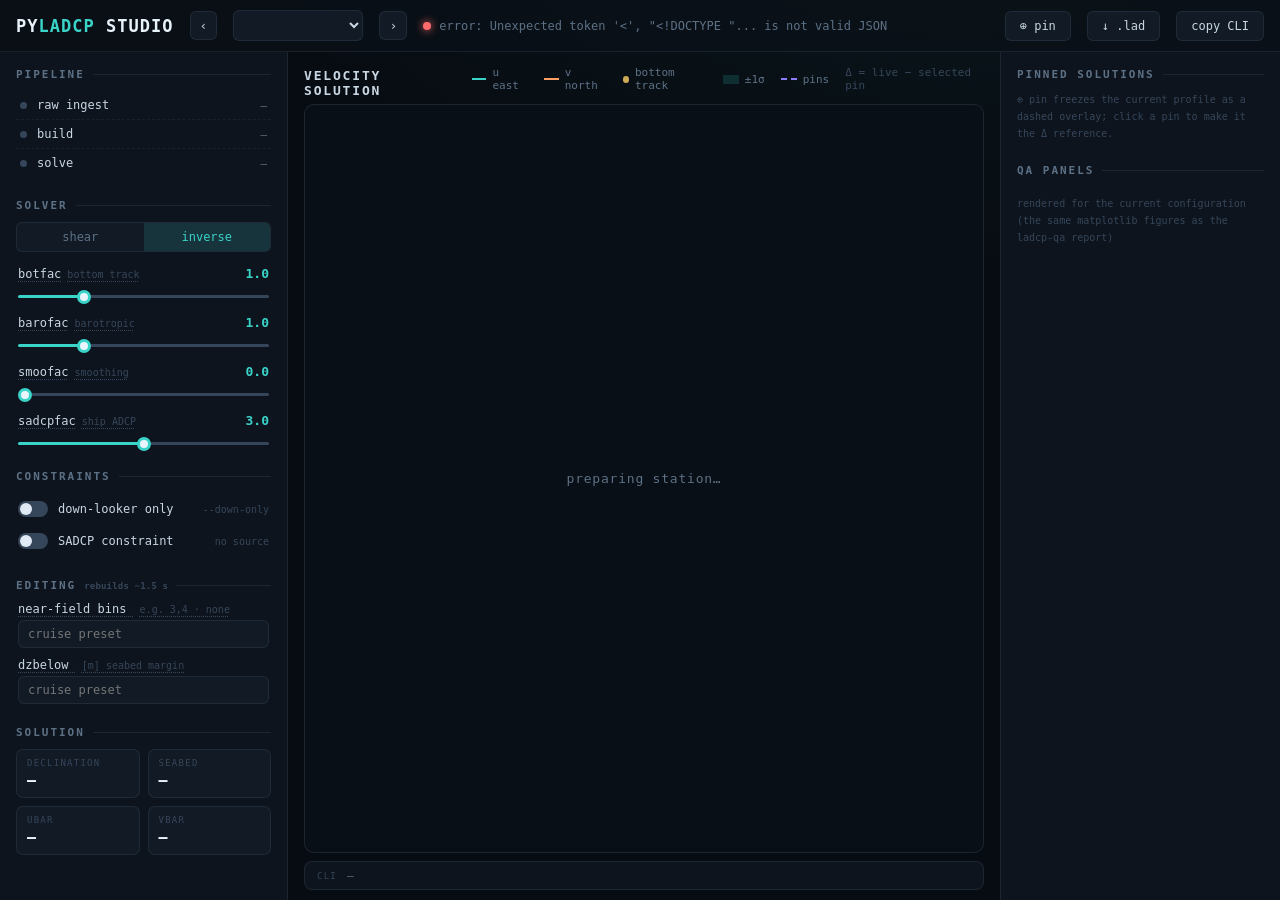
==== src/ladcp/studio/static/index.html @ 2afe9149 "studio: condensed hover tooltips on the solver, constraint, and edit controls CSS-only (no JS, no de" ====
<!DOCTYPE html>
<html lang="en">
<head>
<meta charset="utf-8">
<meta name="viewport" content="width=device-width, initial-scale=1">
<title>pyladcp · studio</title>
<link rel="stylesheet" href="./studio.css">
</head>
<body>
<div class="app">

  <header class="top">
    <div class="wordmark">py<em>ladcp</em> studio</div>
    <button class="btn nav" id="prev-st" title="previous station">‹</button>
    <select id="station" class="station-select" title="station"></select>
    <button class="btn nav" id="next-st" title="next station">›</button>
    <div id="status" class="solve-state"><span class="dot"></span><span id="status-text">connecting…</span></div>
    <div class="spacer"></div>
    <button class="btn" id="pinbtn" title="freeze the current solution as a ghost overlay">⊕ pin</button>
    <button class="btn" id="dl-lad" title="download the current solution as a .lad file">↓ .lad</button>
    <button class="btn" id="copycli" title="copy the ladcp-qa command reproducing this solution">copy CLI</button>
  </header>

  <nav class="rail">
    <div class="sect">
      <h3>Pipeline</h3>
      <div class="stage" id="st-load"><span class="st-dot"></span><span class="nm">raw ingest</span><span class="tm" id="load-ms">–</span></div>
      <div class="stage" id="st-build"><span class="st-dot"></span><span class="nm" title="editing · bottom detect · super-ensembles">build</span><span class="tm" id="build-ms">–</span></div>
      <div class="stage" id="st-solve"><span class="st-dot"></span><span class="nm">solve</span><span class="tm" id="solve-ms">–</span></div>
    </div>

    <div class="sect">
      <h3>Solver</h3>
      <div class="seg" id="solver">
        <button data-v="shear" data-tip="Legacy shear method: integrate the vertical shear of the super-ensembles, then reference the result with bottom track + ship drift.">shear</button><button data-v="inverse" class="on" data-tip="Full LDEO constrained least squares (default): all data and constraints solved jointly, weighted by the sliders below.">inverse</button>
      </div>
      <div class="knob" data-k="botfac" data-max="40" data-def="10">
        <div class="row"><label data-tip="Bottom-track constraint weight (legacy ps.botfac, default 1). Anchors the near-seabed profile to the bottom-track velocities; 0 removes the constraint.">botfac<span>bottom track</span></label><output>1.0</output></div>
        <input type="range" min="0" max="40" value="10"></div>
      <div class="knob" data-k="barofac" data-max="40" data-def="10">
        <div class="row"><label data-tip="Barotropic constraint weight (legacy ps.barofac, default 1). The GPS ship-drift row pins the depth-mean (absolute) velocity of the profile.">barofac<span>barotropic</span></label><output>1.0</output></div>
        <input type="range" min="0" max="40" value="10"></div>
      <div class="knob" data-k="smoofac" data-max="20" data-def="0">
        <div class="row"><label data-tip="Curvature-smoothing weight (legacy ps.smoofac, default 0 = off). Damps vertical wiggles in the solution at the cost of vertical resolution.">smoofac<span>smoothing</span></label><output>0.0</output></div>
        <input type="range" min="0" max="20" value="0"></div>
      <div class="knob" data-k="sadcpfac" data-max="60" data-def="30">
        <div class="row"><label data-tip="Ship-ADCP constraint weight (legacy ps.sadcpfac, golden default 3). Pulls the upper profile toward the ship-ADCP ocean velocities (white squares).">sadcpfac<span>ship ADCP</span></label><output>3.0</output></div>
        <input type="range" min="0" max="60" value="30"></div>
    </div>

    <div class="sect">
      <h3>Constraints</h3>
      <div class="tgl" id="tgl-downonly" data-tip="Solve from the down-looker alone (up-looker excluded from the velocity solve). Diagnostic for head disagreement; near-surface coverage is reduced."><span class="sw"></span>down-looker only<small>--down-only</small></div>
      <div class="tgl" id="tgl-sadcp" data-tip="Add the ship-ADCP ocean-velocity rows to the inverse. The source is fixed at launch (--sadcp); the weight is the sadcpfac slider."><span class="sw"></span>SADCP constraint<small id="sadcp-note">no source</small></div>
    </div>

    <div class="sect">
      <h3>Editing <span class="rebuild-note">rebuilds ~1.5 s</span></h3>
      <div class="field">
        <label for="in-nearfield" data-tip="1-based down-looker bins blanked at edit time, e.g. 3,4 to mask a near-field target such as a device hung below the rosette; 'none' disables the cruise preset.">near-field bins <small>e.g. 3,4 · none</small></label>
        <input id="in-nearfield" type="text" placeholder="cruise preset" spellcheck="false">
      </div>
      <div class="field">
        <label for="in-dzbelow" data-tip="Seabed cut margin [m] (legacy p.dzbelow, default 16 = 2×bin size): the flat cut on cells near the detected bottom when the range-dependent side-lobe wedge is disabled.">dzbelow <small>[m] seabed margin</small></label>
        <input id="in-dzbelow" type="number" step="8" min="0" placeholder="cruise preset">
      </div>
    </div>

    <div class="sect">
      <h3>Solution</h3>
      <div class="readouts">
        <div class="ro"><div class="k">declination</div><div class="v" id="ro-drot">–</div></div>
        <div class="ro"><div class="k">seabed</div><div class="v" id="ro-zbottom">–</div></div>
        <div class="ro"><div class="k">ubar</div><div class="v" id="ro-ubar">–</div></div>
        <div class="ro"><div class="k">vbar</div><div class="v" id="ro-vbar">–</div></div>
      </div>
    </div>
  </nav>

  <main class="main">
    <div class="plot-head">
      <h2>Velocity solution</h2>
      <div class="legend">
        <span class="key"><i class="ln u"></i>u east</span>
        <span class="key"><i class="ln v"></i>v north</span>
        <span class="key"><i class="dot-bt"></i>bottom track</span>
        <span class="key" id="key-sadcp" style="display:none"><i class="sq-sadcp"></i>ship ADCP</span>
        <span class="key"><i class="band"></i>±1σ</span>
        <span class="key"><i class="ln ghost"></i>pins</span>
        <span class="key dim">Δ = live − selected pin</span>
      </div>
    </div>
    <div class="plot-wrap">
      <canvas id="plot"></canvas>
      <div id="overlay" class="overlay">preparing station…</div>
    </div>
    <div class="cli-bar"><span class="cli-label">CLI</span><code id="cli">–</code></div>
  </main>

  <aside class="side">
    <div class="sect">
      <h3>Pinned solutions</h3>
      <div id="pins"></div>
      <div class="hint" id="pins-hint">⊕ pin freezes the current profile as a dashed
        overlay; click a pin to make it the Δ reference.</div>
    </div>
    <div class="sect">
      <h3>QA panels</h3>
      <div id="qa-list" class="qa-list"></div>
      <div class="hint">rendered for the current configuration (the same matplotlib
        figures as the ladcp-qa report)</div>
    </div>
  </aside>

  <div id="lightbox" class="lightbox hidden">
    <div class="lightbox-frame">
      <div class="lightbox-head">
        <span id="lightbox-title">panel</span>
        <span class="spacer"></span>
        <span id="lightbox-state" class="dim"></span>
        <button class="btn" id="lightbox-close">✕</button>
      </div>
      <img id="lightbox-img" alt="QA panel">
    </div>
  </div>

</div>
<script src="./studio.js"></script>
</body>
</html>
---- src/ladcp/studio/static/studio.css ----
/* pyladcp studio — dark instrument aesthetic (offline: system fonts only) */
:root{
  --abyss:#070c12; --panel:#0d141d; --panel-2:#111a25;
  --hairline:rgba(160,190,220,.10);
  --ink:#c9d7e4; --ink-dim:#5d7186; --ink-faint:#36465a;
  --axis:#9fb4c8;                 /* axis lines/labels: deliberately high contrast */
  --u-col:#39d3c8; --v-col:#ff9e64; --live:#7ee787; --warn:#ffd166;
  --mono:ui-monospace,"SF Mono","Cascadia Mono",Consolas,"DejaVu Sans Mono",monospace;
}
*{box-sizing:border-box;margin:0;padding:0}
html,body{height:100%}
body{
  background:
    radial-gradient(1200px 600px at 75% -10%, rgba(57,211,200,.05), transparent 60%),
    var(--abyss);
  color:var(--ink); font-family:var(--mono); font-size:13px; overflow:hidden;
}

.app{display:grid;height:100vh;grid-template-rows:52px 1fr;grid-template-columns:288px 1fr;
  grid-template-areas:"top top" "rail main"}

/* top bar */
.top{grid-area:top;display:flex;align-items:center;gap:16px;padding:0 16px;
  border-bottom:1px solid var(--hairline);background:rgba(10,16,24,.7)}
.wordmark{font-weight:700;font-size:17px;letter-spacing:.06em;text-transform:uppercase;color:#e8f2fb}
.wordmark em{font-style:normal;color:var(--u-col)}
.station-select{font-family:var(--mono);font-size:13px;color:var(--ink);background:var(--panel-2);
  border:1px solid var(--hairline);border-radius:6px;padding:6px 10px;min-width:130px}
.top .spacer{flex:1}
.solve-state{display:flex;align-items:center;gap:8px;font-size:12px;color:var(--ink-dim)}
.solve-state .dot{width:8px;height:8px;border-radius:50%;background:var(--ink-faint)}
.solve-state.live .dot{background:var(--live);box-shadow:0 0 8px var(--live)}
.solve-state.busy .dot{background:var(--warn);box-shadow:0 0 8px var(--warn);
  animation:pulse 1.2s ease-in-out infinite}
.solve-state.err .dot{background:#ff6b6b;box-shadow:0 0 8px #ff6b6b}
@keyframes pulse{50%{opacity:.4}}
.btn{font-family:var(--mono);font-size:12px;color:var(--ink);background:var(--panel-2);
  border:1px solid var(--hairline);border-radius:6px;padding:7px 14px;cursor:pointer}
.btn:hover{border-color:rgba(57,211,200,.5)}
.btn.flash{border-color:var(--live);color:var(--live)}

/* left rail */
.rail{grid-area:rail;border-right:1px solid var(--hairline);background:var(--panel);
  overflow-y:auto;padding:16px}
.sect{margin-bottom:22px}
.sect h3{font-size:11px;font-weight:600;letter-spacing:.18em;text-transform:uppercase;
  color:var(--ink-dim);margin-bottom:10px;display:flex;align-items:center;gap:8px}
.sect h3::after{content:"";flex:1;height:1px;background:var(--hairline)}

.stage{display:flex;align-items:center;gap:10px;padding:7px 4px;font-size:12px}
.stage+.stage{border-top:1px dashed rgba(160,190,220,.07)}
.stage .st-dot{width:7px;height:7px;border-radius:50%;background:var(--ink-faint);flex:none}
.stage.done .st-dot{background:var(--u-col);box-shadow:0 0 6px rgba(57,211,200,.5)}
.stage.busy .st-dot{background:var(--warn);box-shadow:0 0 8px var(--warn);
  animation:pulse 1.2s infinite}
.stage .nm{flex:1;color:var(--ink)}
.stage .tm{font-size:11px;color:var(--ink-dim)}

.seg{display:flex;background:var(--panel-2);border:1px solid var(--hairline);
  border-radius:6px;overflow:hidden;margin-bottom:6px}
.seg button{flex:1;font-family:var(--mono);font-size:12px;padding:7px 0;background:none;
  border:none;color:var(--ink-dim);cursor:pointer}
.seg button.on{background:rgba(57,211,200,.14);color:var(--u-col)}

.knob{margin:14px 2px 4px}
.knob.off{opacity:.35;pointer-events:none}
.knob .row{display:flex;justify-content:space-between;align-items:baseline;margin-bottom:5px}
.knob label{font-size:12px;color:var(--ink)}
.knob label span{color:var(--ink-faint);font-size:10px;margin-left:6px}
.knob output{font-size:13px;color:var(--u-col);font-weight:600}
input[type=range]{width:100%;-webkit-appearance:none;appearance:none;height:3px;border-radius:2px;
  background:linear-gradient(90deg,var(--u-col) var(--fill,25%),var(--ink-faint) var(--fill,25%));
  outline:none}
input[type=range]::-webkit-slider-thumb{-webkit-appearance:none;width:14px;height:14px;
  border-radius:50%;background:#eaf4fd;border:3px solid var(--u-col);cursor:pointer}
input[type=range]::-moz-range-thumb{width:9px;height:9px;border-radius:50%;
  background:#eaf4fd;border:3px solid var(--u-col);cursor:pointer}

.tgl{display:flex;align-items:center;gap:10px;padding:8px 2px;font-size:12px;
  color:var(--ink);cursor:pointer;user-select:none}
.tgl.disabled{opacity:.35;pointer-events:none}
.tgl .sw{width:30px;height:16px;border-radius:9px;background:var(--ink-faint);
  position:relative;flex:none;transition:background .15s}
.tgl .sw::after{content:"";position:absolute;top:2px;left:2px;width:12px;height:12px;
  border-radius:50%;background:#dfeaf4;transition:left .15s}
.tgl.on .sw{background:var(--u-col)}
.tgl.on .sw::after{left:16px}
.tgl small{color:var(--ink-faint);font-size:10px;margin-left:auto}

.readouts{display:grid;grid-template-columns:1fr 1fr;gap:8px}
.ro{background:var(--panel-2);border:1px solid var(--hairline);border-radius:7px;padding:8px 10px}
.ro .k{font-size:9px;letter-spacing:.14em;text-transform:uppercase;color:var(--ink-faint)}
.ro .v{font-size:15px;font-weight:600;color:#eaf4fd;margin-top:3px}

/* main plot */
.main{grid-area:main;display:flex;flex-direction:column;min-width:0;padding:14px 16px 10px}
.plot-head{display:flex;align-items:baseline;gap:14px;margin-bottom:6px}
.plot-head h2{font-size:13px;font-weight:600;letter-spacing:.14em;text-transform:uppercase}
.legend{display:flex;gap:16px;font-size:11px;color:var(--ink-dim);align-items:center}
.legend .key{display:flex;align-items:center;gap:6px}
.legend .ln{width:16px;height:0;border-top:2px solid;display:inline-block}
.legend .ln.u{border-color:var(--u-col)} .legend .ln.v{border-color:var(--v-col)}
.legend .dot-bt{width:7px;height:7px;border-radius:50%;background:var(--warn);
  display:inline-block;opacity:.8}
.legend .band{width:16px;height:9px;background:rgba(57,211,200,.15);display:inline-block}
.plot-wrap{flex:1;background:var(--panel);border:1px solid var(--hairline);
  border-radius:10px;position:relative;overflow:hidden;min-height:0}
.plot-wrap canvas{display:block;width:100%;height:100%}
.overlay{position:absolute;inset:0;display:flex;align-items:center;justify-content:center;
  background:rgba(7,12,18,.55);color:var(--ink-dim);font-size:13px;letter-spacing:.06em;
  backdrop-filter:blur(2px)}
.overlay.hidden{display:none}

.cli-bar{display:flex;align-items:center;gap:10px;margin-top:8px;padding:7px 12px;
  background:var(--panel);border:1px solid var(--hairline);border-radius:8px;
  font-size:11px;overflow:hidden}
.cli-label{color:var(--ink-faint);letter-spacing:.14em;font-size:9px}
.cli-bar code{color:var(--ink-dim);white-space:nowrap;overflow:hidden;text-overflow:ellipsis}

/* ── PR 4: three-column layout, pins, editing fields, QA list, lightbox ── */
.app{grid-template-columns:288px 1fr 280px;
  grid-template-areas:"top top top" "rail main side"}
.side{grid-area:side;border-left:1px solid var(--hairline);background:var(--panel);
  overflow-y:auto;padding:16px}
.hint{font-size:10px;color:var(--ink-faint);line-height:1.7;margin-top:8px}
.rebuild-note{font-size:9px;letter-spacing:.02em;text-transform:none;color:var(--ink-faint)}

.field{margin:10px 2px}
.field label{display:block;font-size:12px;color:var(--ink);margin-bottom:4px}
.field label small{color:var(--ink-faint);font-size:10px;margin-left:6px}
.field input{width:100%;font-family:var(--mono);font-size:12px;color:var(--ink);
  background:var(--panel-2);border:1px solid var(--hairline);border-radius:6px;
  padding:6px 9px;outline:none}
.field input:focus{border-color:rgba(57,211,200,.45)}
.field input.bad{border-color:#ff6b6b}

.pin-item{display:flex;align-items:center;gap:9px;padding:8px 9px;background:var(--panel-2);
  border:1px solid var(--hairline);border-radius:7px;margin-bottom:7px;font-size:11px;
  cursor:pointer}
.pin-item.selected{border-color:rgba(57,211,200,.45)}
.pin-item .swatch{width:14px;height:0;border-top:2px dashed;flex:none}
.pin-item .lbl{flex:1;color:var(--ink);line-height:1.5;min-width:0}
.pin-item .lbl small{display:block;color:var(--ink-faint);font-size:10px;
  white-space:nowrap;overflow:hidden;text-overflow:ellipsis}
.pin-item .x{color:var(--ink-faint);padding:0 3px}
.pin-item .x:hover{color:#ff6b6b}

.qa-list{display:grid;grid-template-columns:1fr 1fr;gap:6px}
.qa-item{background:var(--panel-2);border:1px solid var(--hairline);border-radius:6px;
  padding:7px 9px;font-size:11px;color:var(--ink-dim);cursor:pointer;text-align:center}
.qa-item:hover{border-color:rgba(57,211,200,.4);color:var(--ink)}

.legend .ln.ghost{border-color:#8d7bff;border-top-style:dashed}
.legend .dim,.dim{color:var(--ink-faint)}

.lightbox{position:fixed;inset:0;background:rgba(4,8,12,.8);backdrop-filter:blur(3px);
  display:flex;align-items:center;justify-content:center;z-index:50}
.lightbox.hidden{display:none}
.lightbox-frame{background:var(--panel);border:1px solid var(--hairline);border-radius:10px;
  max-width:92vw;max-height:92vh;display:flex;flex-direction:column;overflow:hidden}
.lightbox-head{display:flex;align-items:center;gap:10px;padding:8px 12px;
  border-bottom:1px solid var(--hairline);font-size:12px;color:var(--ink)}
.lightbox-head .spacer{flex:1}
.lightbox-frame img{max-width:92vw;max-height:calc(92vh - 46px);object-fit:contain;
  background:#fff}

/* ── PR 5: nav buttons ── */
.btn.nav{padding:7px 9px;font-size:13px;line-height:1}

/* SADCP constraint marker in the legend */
.legend .sq-sadcp{width:7px;height:7px;border:1.4px solid #e8f2fb;display:inline-block;opacity:.9}

/* ── control tooltips (CSS-only; appear below the control, inside the rail) ── */
[data-tip]{position:relative}
.knob label[data-tip],.field label[data-tip]{cursor:help;
  text-decoration:underline dotted var(--ink-faint);text-underline-offset:3px}
[data-tip]:hover::before{
  content:attr(data-tip);position:absolute;left:0;top:calc(100% + 7px);z-index:30;
  width:240px;padding:8px 10px;background:#16222f;border:1px solid rgba(160,190,220,.28);
  border-radius:7px;color:var(--ink);font-size:11px;font-weight:400;line-height:1.6;
  letter-spacing:normal;text-transform:none;text-align:left;white-space:normal;
  box-shadow:0 8px 22px rgba(0,0,0,.55);pointer-events:none;
  opacity:0;animation:tipin .15s ease .45s forwards}
.seg button[data-tip]:hover::before{top:calc(100% + 10px)}
@keyframes tipin{to{opacity:1}}
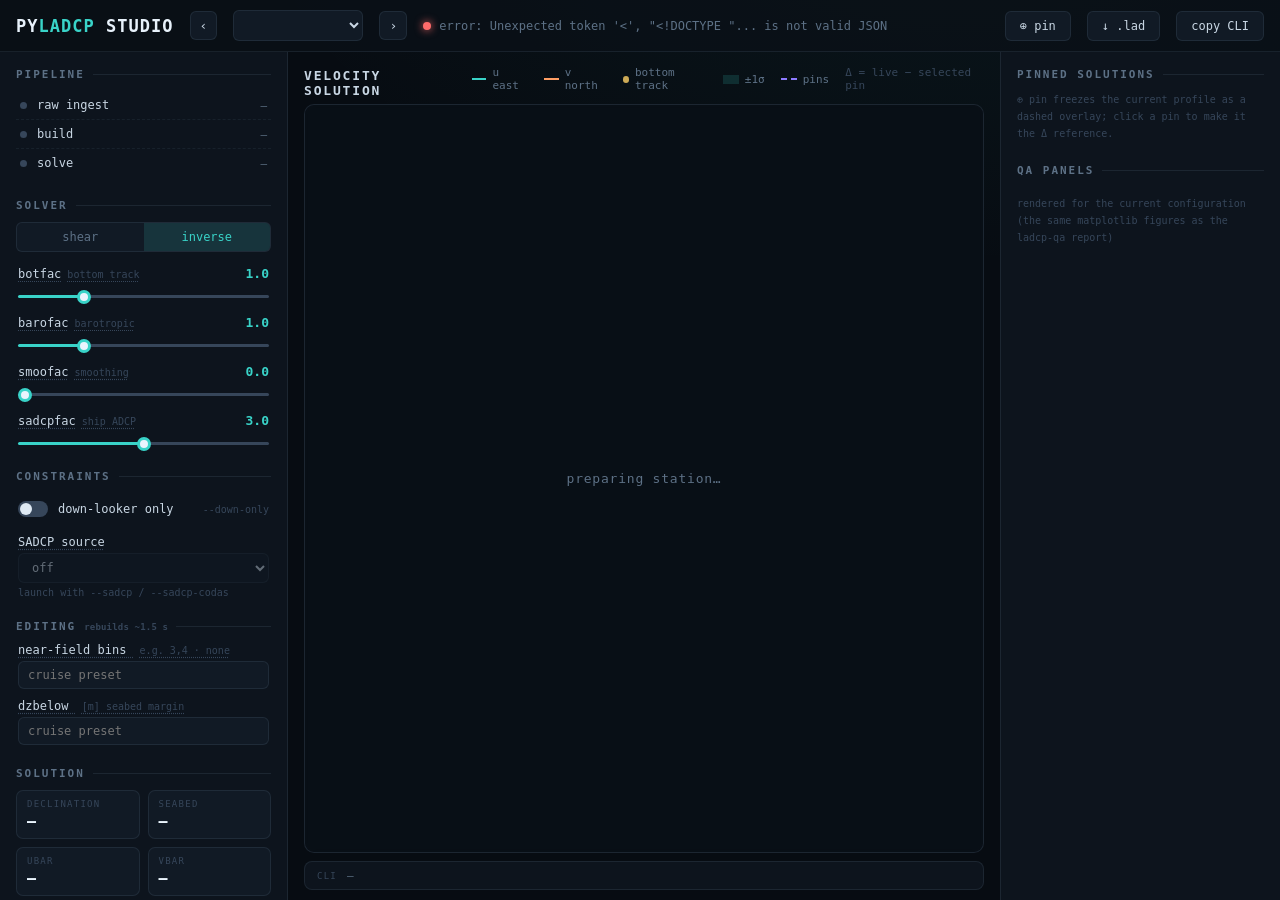
==== commit 050e1533: "studio: SADCP source dropdown — switch raw VmDAS vs CODAS products per solve The constraint toggle b" ====
--- a/src/ladcp/studio/static/index.html
+++ b/src/ladcp/studio/static/index.html
@@ -51,7 +51,11 @@
     <div class="sect">
       <h3>Constraints</h3>
       <div class="tgl" id="tgl-downonly" data-tip="Solve from the down-looker alone (up-looker excluded from the velocity solve). Diagnostic for head disagreement; near-surface coverage is reduced."><span class="sw"></span>down-looker only<small>--down-only</small></div>
-      <div class="tgl" id="tgl-sadcp" data-tip="Add the ship-ADCP ocean-velocity rows to the inverse. The source is fixed at launch (--sadcp); the weight is the sadcpfac slider."><span class="sw"></span>SADCP constraint<small id="sadcp-note">no source</small></div>
+      <div class="field">
+        <label for="sel-sadcp" data-tip="Which ship-ADCP product feeds the inverse ocean-velocity rows: 'raw' = the VmDAS averages (--sadcp); other entries = CODAS-processed products (--sadcp-codas, repeatable). 'off' removes the constraint; the weight is the sadcpfac slider.">SADCP source</label>
+        <select id="sel-sadcp" disabled><option value="off">off</option></select>
+        <small class="src-note" id="sadcp-note">launch with --sadcp / --sadcp-codas</small>
+      </div>
     </div>
 
     <div class="sect">
--- a/src/ladcp/studio/static/studio.css
+++ b/src/ladcp/studio/static/studio.css
@@ -128,11 +128,14 @@
 .field{margin:10px 2px}
 .field label{display:block;font-size:12px;color:var(--ink);margin-bottom:4px}
 .field label small{color:var(--ink-faint);font-size:10px;margin-left:6px}
-.field input{width:100%;font-family:var(--mono);font-size:12px;color:var(--ink);
+.field input,.field select{width:100%;font-family:var(--mono);font-size:12px;color:var(--ink);
   background:var(--panel-2);border:1px solid var(--hairline);border-radius:6px;
   padding:6px 9px;outline:none}
-.field input:focus{border-color:rgba(57,211,200,.45)}
+.field input:focus,.field select:focus{border-color:rgba(57,211,200,.45)}
 .field input.bad{border-color:#ff6b6b}
+.field select:disabled{opacity:.45}
+.src-note{display:block;font-size:10px;color:var(--ink-faint);margin-top:4px;
+  white-space:nowrap;overflow:hidden;text-overflow:ellipsis}
 
 .pin-item{display:flex;align-items:center;gap:9px;padding:8px 9px;background:var(--panel-2);
   border:1px solid var(--hairline);border-radius:7px;margin-bottom:7px;font-size:11px;
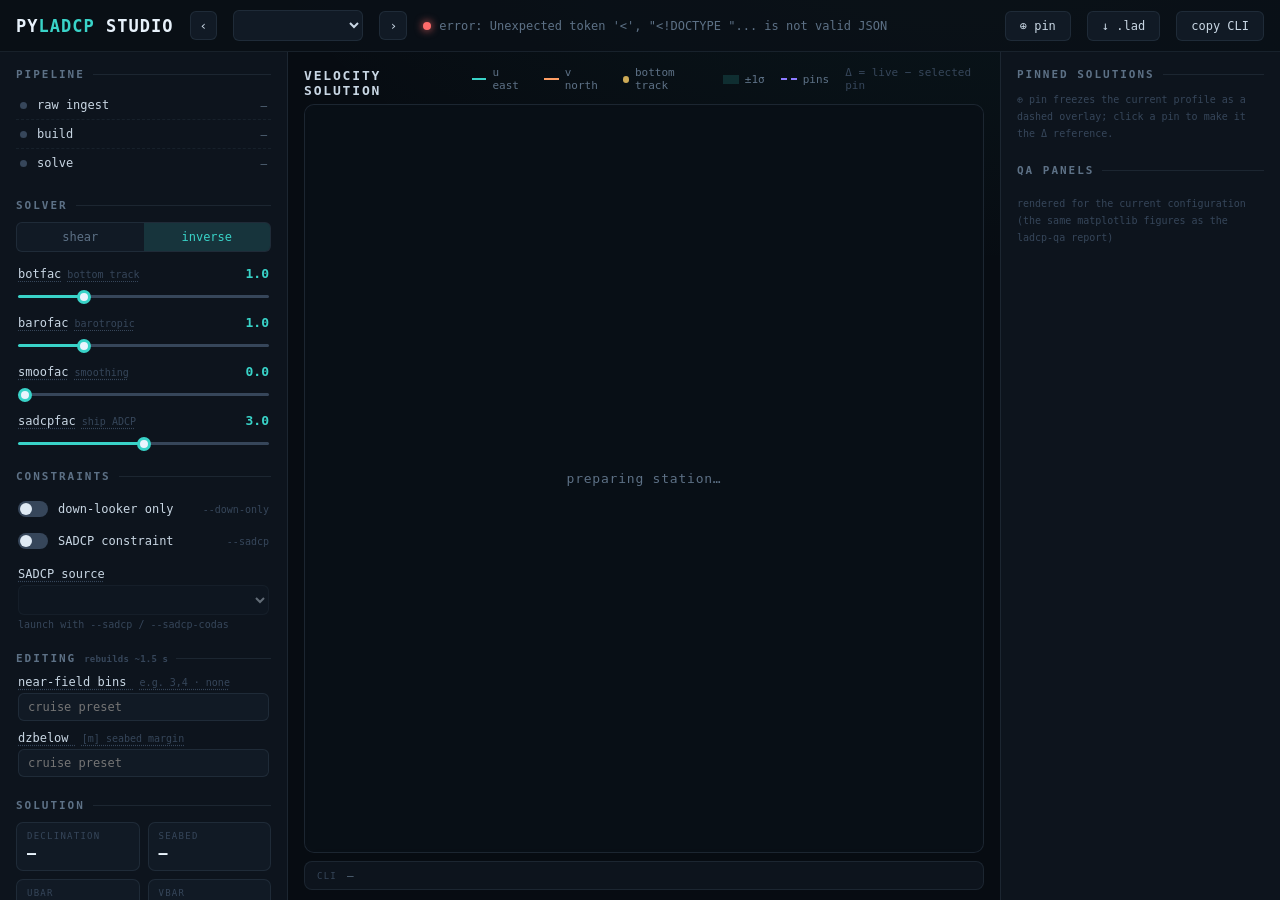
==== commit 162d2328: "studio: SADCP toggle + source dropdown, repeatable --sadcp, auto-offered CODAS User feedback on the " ====
--- a/src/ladcp/studio/static/index.html
+++ b/src/ladcp/studio/static/index.html
@@ -51,9 +51,10 @@
     <div class="sect">
       <h3>Constraints</h3>
       <div class="tgl" id="tgl-downonly" data-tip="Solve from the down-looker alone (up-looker excluded from the velocity solve). Diagnostic for head disagreement; near-surface coverage is reduced."><span class="sw"></span>down-looker only<small>--down-only</small></div>
+      <div class="tgl" id="tgl-sadcp" data-tip="Add the ship-ADCP ocean-velocity rows to the inverse (weight = the sadcpfac slider). Pick which product feeds them in the source dropdown below."><span class="sw"></span>SADCP constraint<small>--sadcp</small></div>
       <div class="field">
-        <label for="sel-sadcp" data-tip="Which ship-ADCP product feeds the inverse ocean-velocity rows: 'raw' = the VmDAS averages (--sadcp); other entries = CODAS-processed products (--sadcp-codas, repeatable). 'off' removes the constraint; the weight is the sadcpfac slider.">SADCP source</label>
-        <select id="sel-sadcp" disabled><option value="off">off</option></select>
+        <label for="sel-sadcp" data-tip="Which ship-ADCP product feeds the constraint: raw VmDAS averages (--sadcp, repeatable — e.g. the 75 and 150 kHz instruments) or CODAS-processed products (--sadcp-codas; products under <root>/codas are offered automatically).">SADCP source</label>
+        <select id="sel-sadcp" disabled></select>
         <small class="src-note" id="sadcp-note">launch with --sadcp / --sadcp-codas</small>
       </div>
     </div>
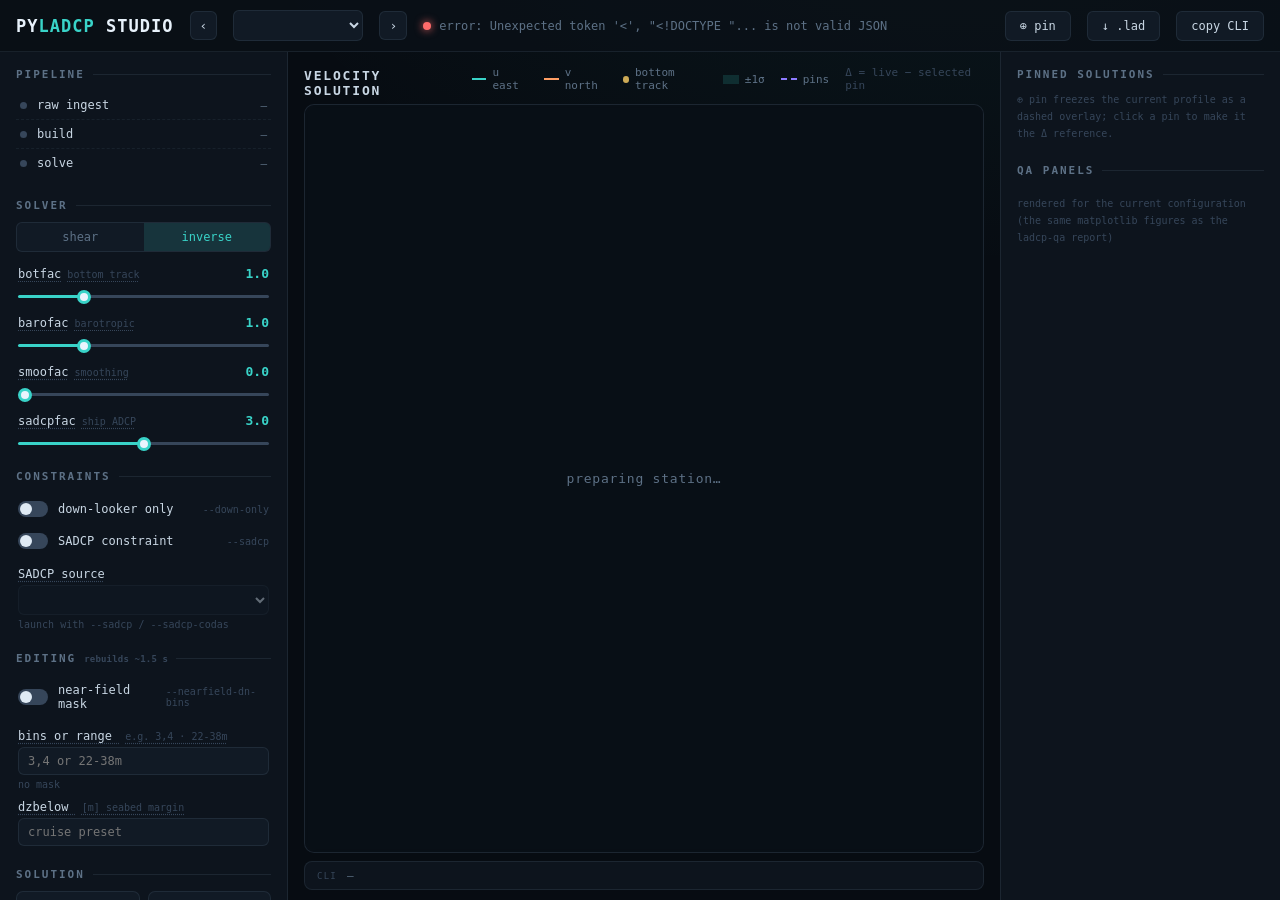
==== commit 5dfbd7fa: "nearfield: always user-opt-in (no preset), actionable WARN, toggle + metres UI User decisions (2026-" ====
--- a/src/ladcp/studio/static/index.html
+++ b/src/ladcp/studio/static/index.html
@@ -61,9 +61,11 @@
 
     <div class="sect">
       <h3>Editing <span class="rebuild-note">rebuilds ~1.5 s</span></h3>
+      <div class="tgl" id="tgl-nearfield" data-tip="Mask down-looker near-field cells for a device hung below the package (e.g. a corer on a short cable). OFF by default — nothing is ever masked unless you opt in; the QA hung-device WARN names the bins when it detects one."><span class="sw"></span>near-field mask<small>--nearfield-dn-bins</small></div>
       <div class="field">
-        <label for="in-nearfield" data-tip="1-based down-looker bins blanked at edit time, e.g. 3,4 to mask a near-field target such as a device hung below the rosette; 'none' disables the cruise preset.">near-field bins <small>e.g. 3,4 · none</small></label>
-        <input id="in-nearfield" type="text" placeholder="cruise preset" spellcheck="false">
+        <label for="in-nearfield" data-tip="Which cells to mask: 1-based bins (3,4) or a depth range below the package (22-38m) converted with this station's real bin geometry. The note below always shows both readings.">bins or range <small>e.g. 3,4 · 22-38m</small></label>
+        <input id="in-nearfield" type="text" placeholder="3,4 or 22-38m" spellcheck="false" disabled>
+        <small class="src-note" id="nearfield-note">no mask</small>
       </div>
       <div class="field">
         <label for="in-dzbelow" data-tip="Seabed cut margin [m] (legacy p.dzbelow, default 16 = 2×bin size): the flat cut on cells near the detected bottom when the range-dependent side-lobe wedge is disabled.">dzbelow <small>[m] seabed margin</small></label>
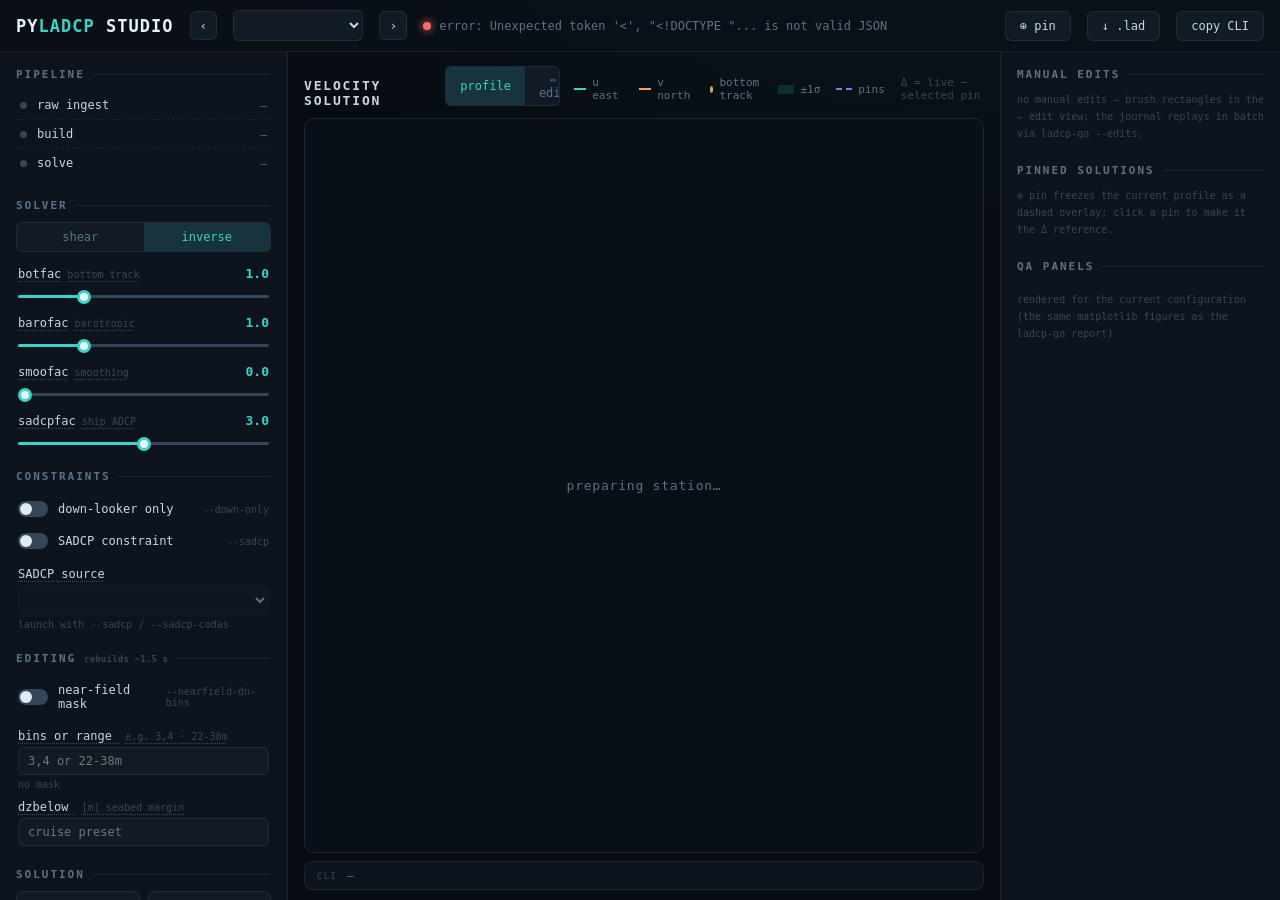
==== commit 280112a3: "studio: brush Edit view -- heatmap brushing, journal CRUD, attach-everywhere New Edit view (profile|" ====
--- a/src/ladcp/studio/static/index.html
+++ b/src/ladcp/studio/static/index.html
@@ -86,7 +86,10 @@
 
   <main class="main">
     <div class="plot-head">
-      <h2>Velocity solution</h2>
+      <h2 id="plot-title">Velocity solution</h2>
+      <div class="seg view-seg" id="viewseg">
+        <button data-v="profile" class="on" data-tip="The solved velocity profile (live + pins + Δ).">profile</button><button data-v="edit" data-tip="Brush editing: flag bad cells on the raw ensemble matrix; rectangles persist to a journal that ladcp-qa --edits replays bit-identically.">✏ edit</button>
+      </div>
       <div class="legend">
         <span class="key"><i class="ln u"></i>u east</span>
         <span class="key"><i class="ln v"></i>v north</span>
@@ -97,14 +100,39 @@
         <span class="key dim">Δ = live − selected pin</span>
       </div>
     </div>
-    <div class="plot-wrap">
+    <div class="plot-wrap" id="profile-view">
       <canvas id="plot"></canvas>
       <div id="overlay" class="overlay">preparing station…</div>
+    </div>
+    <div id="edit-view" class="edit-view hidden">
+      <div class="edit-bar">
+        <div class="seg" id="edit-head">
+          <button data-v="down" class="on" data-tip="Down-looker (master) raw matrix.">DN</button><button data-v="up" data-tip="Up-looker (slave) raw matrix.">UP</button>
+        </div>
+        <div class="seg" id="edit-field">
+          <button data-v="errvel" class="on" data-tip="|error velocity| — the natural QC field (earth-coords); a rigid hung device shows as a bright fixed-range band.">errvel</button><button data-v="echo" data-tip="Beam-mean echo amplitude — hung devices and interference are often most obvious here.">echo</button>
+        </div>
+        <span class="edit-hint">drag a rectangle to flag cells · grey = auto-screened ·
+          red = manual flags · &gt;90% width snaps to all ensembles</span>
+      </div>
+      <div class="heat-wrap" id="heat-wrap">
+        <img id="heat" alt="ensemble matrix" draggable="false">
+        <canvas id="heat-overlay"></canvas>
+        <div id="heat-msg" class="overlay hidden"></div>
+      </div>
+      <div class="edit-axis"><span id="heat-xlab">ensemble →</span>
+        <span class="spacer"></span><span id="heat-ylab">bin 1 (top) → bin N</span></div>
     </div>
     <div class="cli-bar"><span class="cli-label">CLI</span><code id="cli">–</code></div>
   </main>
 
   <aside class="side">
+    <div class="sect">
+      <h3>Manual edits <span id="edits-badge" class="badge hidden">0</span></h3>
+      <div id="edits-list"></div>
+      <div class="hint" id="edits-hint">no manual edits — brush rectangles in the
+        ✏ edit view; the journal replays in batch via ladcp-qa --edits.</div>
+    </div>
     <div class="sect">
       <h3>Pinned solutions</h3>
       <div id="pins"></div>
--- a/src/ladcp/studio/static/studio.css
+++ b/src/ladcp/studio/static/studio.css
@@ -186,3 +186,27 @@
   opacity:0;animation:tipin .15s ease .45s forwards}
 .seg button[data-tip]:hover::before{top:calc(100% + 10px)}
 @keyframes tipin{to{opacity:1}}
+
+/* ── brush edit view ── */
+.view-seg{width:auto;margin-left:4px}
+.view-seg button{padding:5px 14px}
+.edit-view{flex:1;display:flex;flex-direction:column;min-height:0}
+.edit-view.hidden,.plot-wrap.hidden{display:none}
+.edit-bar{display:flex;align-items:center;gap:12px;margin-bottom:6px}
+.edit-bar .seg{width:auto}
+.edit-bar .seg button{padding:5px 14px}
+.edit-bar .seg button.disabled{opacity:.35;pointer-events:none}
+.edit-hint{font-size:11px;color:var(--ink-faint)}
+.heat-wrap{flex:1;position:relative;background:var(--panel);
+  border:1px solid var(--hairline);border-radius:10px;overflow:hidden;min-height:0}
+.heat-wrap img{position:absolute;inset:0;width:100%;height:100%;
+  image-rendering:pixelated;user-select:none}
+.heat-wrap canvas{position:absolute;inset:0;width:100%;height:100%;cursor:crosshair}
+.heat-wrap .overlay{font-size:12px}
+.edit-axis{display:flex;font-size:10px;color:var(--ink-faint);padding:4px 2px 0}
+.edit-axis .spacer{flex:1}
+.badge{display:inline-block;min-width:16px;text-align:center;padding:1px 5px;
+  border-radius:8px;background:rgba(255,92,92,.18);color:#ff8a8a;font-size:10px}
+.badge.hidden{display:none}
+.edit-item .lbl{font-size:11px}
+.stale-warn{color:#ffb3b3}
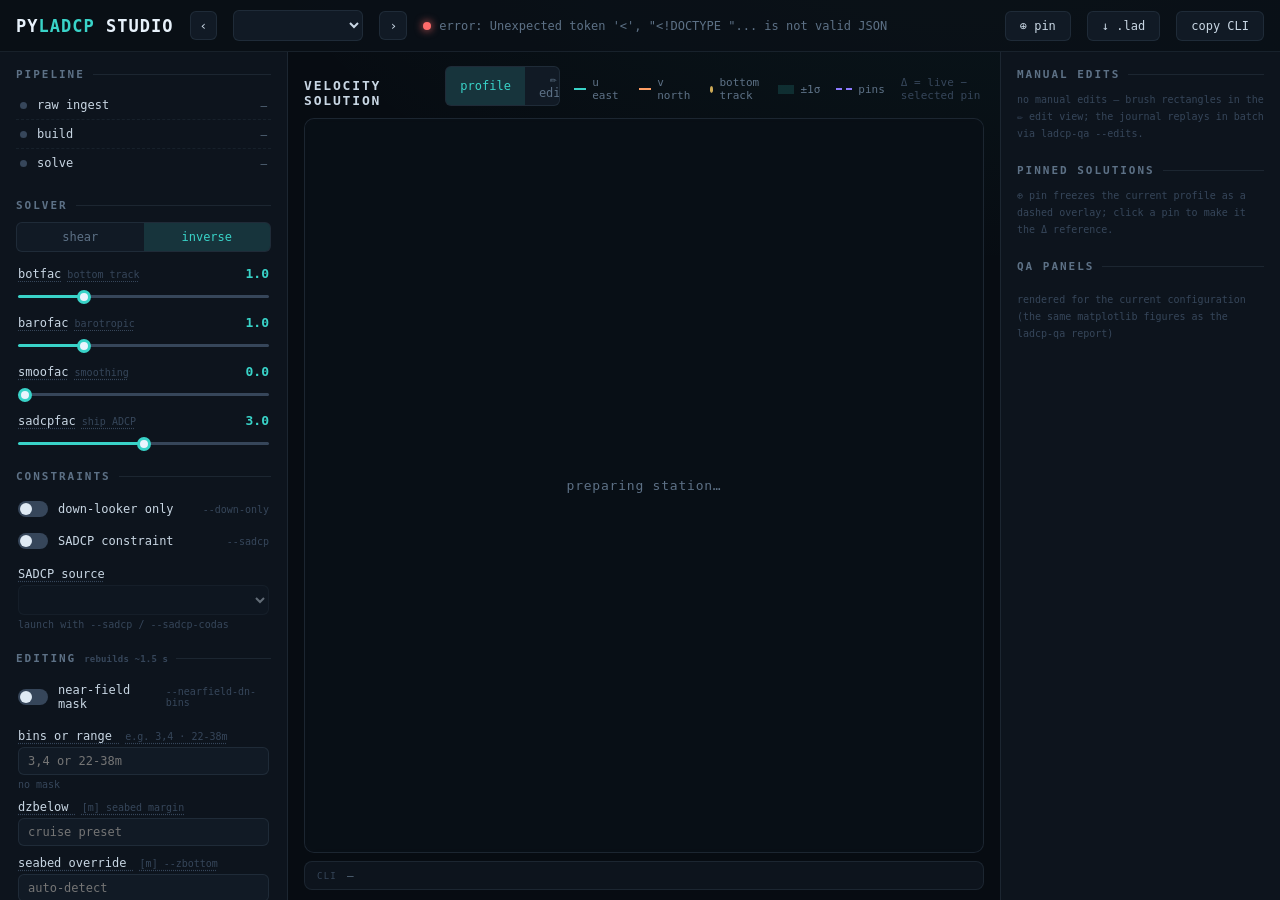
==== commit 5e63c038: "studio: surface the seabed override (--zbottom / --guessbottom) Wire the operator bottom override in" ====
--- a/src/ladcp/studio/static/index.html
+++ b/src/ladcp/studio/static/index.html
@@ -71,6 +71,14 @@
         <label for="in-dzbelow" data-tip="Seabed cut margin [m] (legacy p.dzbelow, default 16 = 2×bin size): the flat cut on cells near the detected bottom when the range-dependent side-lobe wedge is disabled.">dzbelow <small>[m] seabed margin</small></label>
         <input id="in-dzbelow" type="number" step="8" min="0" placeholder="cruise preset">
       </div>
+      <div class="field">
+        <label for="in-zbottom" data-tip="Operator seabed-depth override [m] (legacy p.zbottom): use this depth verbatim and skip auto-detection. For fixing a detect_bottom false-lock when the true depth is known (echo-sounder/logsheet). The seabed readout below shows the depth actually used.">seabed override <small>[m] --zbottom</small></label>
+        <input id="in-zbottom" type="number" step="1" min="0" placeholder="auto-detect">
+      </div>
+      <div class="field">
+        <label for="in-guessbottom" data-tip="Operator seabed seed [m] (legacy p.guessbottom): keep auto-detection but restrict the echo-stack search to within 50 m of this depth, steering it off a far multiple. Blank = auto-detect.">seabed seed <small>[m] --guessbottom</small></label>
+        <input id="in-guessbottom" type="number" step="1" min="0" placeholder="auto-detect">
+      </div>
     </div>
 
     <div class="sect">
@@ -80,6 +88,7 @@
         <div class="ro"><div class="k">seabed</div><div class="v" id="ro-zbottom">–</div></div>
         <div class="ro"><div class="k">ubar</div><div class="v" id="ro-ubar">–</div></div>
         <div class="ro"><div class="k">vbar</div><div class="v" id="ro-vbar">–</div></div>
+        <div class="ro ro-wide"><div class="k">manual edits</div><div class="v" id="ro-edits">none</div></div>
       </div>
     </div>
   </nav>
@@ -118,6 +127,7 @@
       <div class="heat-wrap" id="heat-wrap">
         <img id="heat" alt="ensemble matrix" draggable="false">
         <canvas id="heat-overlay"></canvas>
+        <canvas id="edit-inset" title="live solution vs the no-edits baseline (same weights/constraints)"></canvas>
         <div id="heat-msg" class="overlay hidden"></div>
       </div>
       <div class="edit-axis"><span id="heat-xlab">ensemble →</span>
--- a/src/ladcp/studio/static/studio.css
+++ b/src/ladcp/studio/static/studio.css
@@ -210,3 +210,8 @@
 .badge.hidden{display:none}
 .edit-item .lbl{font-size:11px}
 .stale-warn{color:#ffb3b3}
+
+/* edit-view inset: live vs no-edits baseline */
+#edit-inset{position:absolute;top:10px;right:10px;left:auto;bottom:auto;
+  width:190px;height:265px;border-radius:8px;pointer-events:none;cursor:default}
+.ro-wide{grid-column:1 / -1}
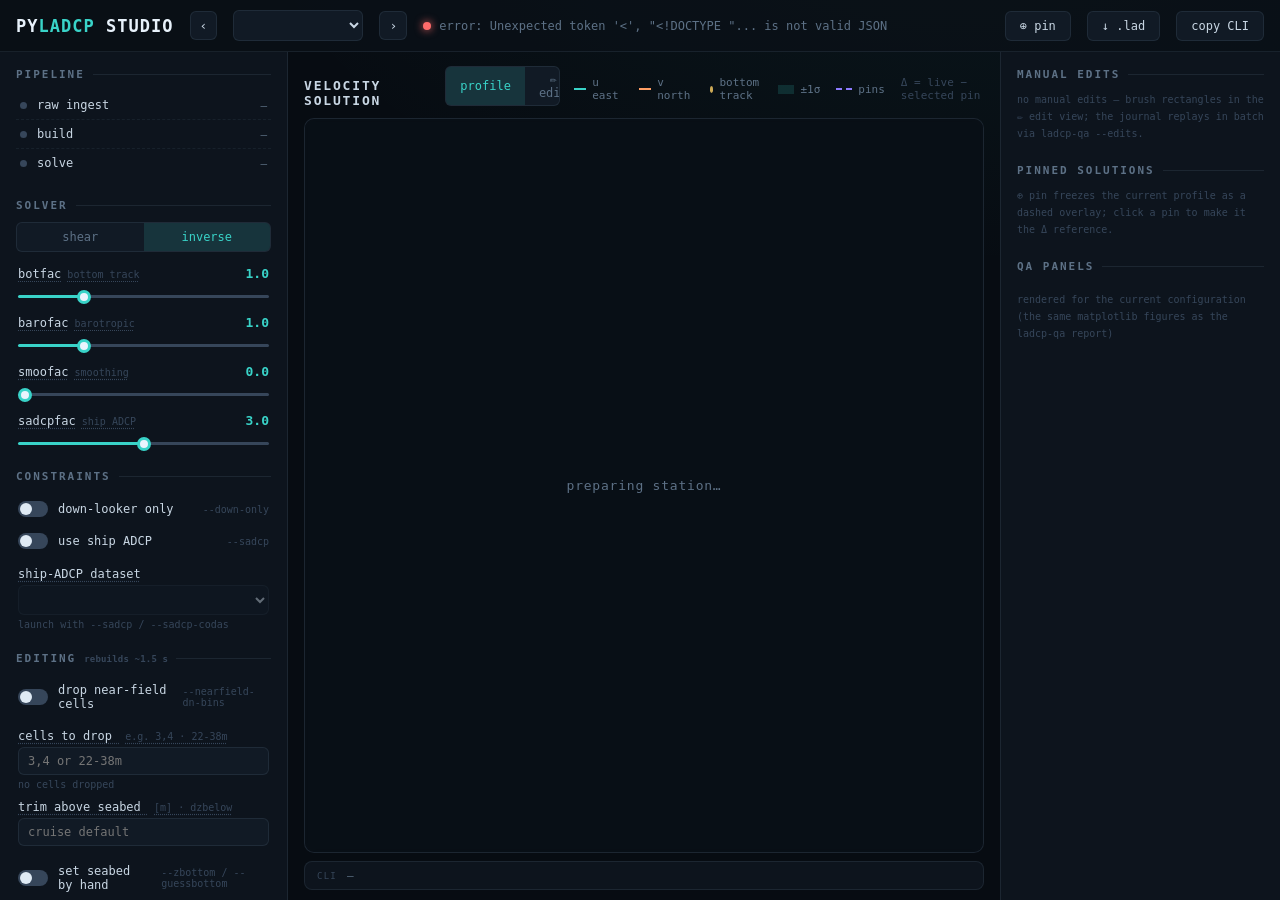
==== commit 6bc17769: "studio: seabed-override toggle + plain-language rail labels Follow-up to the operator seabed overrid" ====
--- a/src/ladcp/studio/static/index.html
+++ b/src/ladcp/studio/static/index.html
@@ -50,10 +50,10 @@
 
     <div class="sect">
       <h3>Constraints</h3>
-      <div class="tgl" id="tgl-downonly" data-tip="Solve from the down-looker alone (up-looker excluded from the velocity solve). Diagnostic for head disagreement; near-surface coverage is reduced."><span class="sw"></span>down-looker only<small>--down-only</small></div>
-      <div class="tgl" id="tgl-sadcp" data-tip="Add the ship-ADCP ocean-velocity rows to the inverse (weight = the sadcpfac slider). Pick which product feeds them in the source dropdown below."><span class="sw"></span>SADCP constraint<small>--sadcp</small></div>
+      <div class="tgl" id="tgl-downonly" data-tip="Solve using only the downward-looking head and ignore the up-looker. Mainly a diagnostic — use it to check whether the two heads disagree. It reduces coverage near the surface. Off (normal) uses both heads."><span class="sw"></span>down-looker only<small>--down-only</small></div>
+      <div class="tgl" id="tgl-sadcp" data-tip="Also pull the upper profile toward the vessel-mounted ADCP (the ship's own current profiler). Helps set the absolute speed where the ship-ADCP has good data. Pick which instrument below; its pull strength is the 'ship ADCP' slider above."><span class="sw"></span>use ship ADCP<small>--sadcp</small></div>
       <div class="field">
-        <label for="sel-sadcp" data-tip="Which ship-ADCP product feeds the constraint: raw VmDAS averages (--sadcp, repeatable — e.g. the 75 and 150 kHz instruments) or CODAS-processed products (--sadcp-codas; products under <root>/codas are offered automatically).">SADCP source</label>
+        <label for="sel-sadcp" data-tip="Which ship-ADCP dataset feeds the constraint. Only datasets you started the app with appear here (raw VmDAS via --sadcp, or CODAS-processed via --sadcp-codas).">ship-ADCP dataset</label>
         <select id="sel-sadcp" disabled></select>
         <small class="src-note" id="sadcp-note">launch with --sadcp / --sadcp-codas</small>
       </div>
@@ -61,23 +61,24 @@
 
     <div class="sect">
       <h3>Editing <span class="rebuild-note">rebuilds ~1.5 s</span></h3>
-      <div class="tgl" id="tgl-nearfield" data-tip="Mask down-looker near-field cells for a device hung below the package (e.g. a corer on a short cable). OFF by default — nothing is ever masked unless you opt in; the QA hung-device WARN names the bins when it detects one."><span class="sw"></span>near-field mask<small>--nearfield-dn-bins</small></div>
+      <div class="tgl" id="tgl-nearfield" data-tip="Throw out the first few down-looker cells when something hung below the package (e.g. a corer on a cable) is corrupting them. Off (normal) keeps every cell. The QA report warns and names the cells when it detects this."><span class="sw"></span>drop near-field cells<small>--nearfield-dn-bins</small></div>
       <div class="field">
-        <label for="in-nearfield" data-tip="Which cells to mask: 1-based bins (3,4) or a depth range below the package (22-38m) converted with this station's real bin geometry. The note below always shows both readings.">bins or range <small>e.g. 3,4 · 22-38m</small></label>
+        <label for="in-nearfield" data-tip="Which cells to drop: bin numbers (e.g. 3,4) or a depth range below the package (e.g. 22-38m). The note shows both readings for this station.">cells to drop <small>e.g. 3,4 · 22-38m</small></label>
         <input id="in-nearfield" type="text" placeholder="3,4 or 22-38m" spellcheck="false" disabled>
-        <small class="src-note" id="nearfield-note">no mask</small>
+        <small class="src-note" id="nearfield-note">no cells dropped</small>
       </div>
       <div class="field">
-        <label for="in-dzbelow" data-tip="Seabed cut margin [m] (legacy p.dzbelow, default 16 = 2×bin size): the flat cut on cells near the detected bottom when the range-dependent side-lobe wedge is disabled.">dzbelow <small>[m] seabed margin</small></label>
-        <input id="in-dzbelow" type="number" step="8" min="0" placeholder="cruise preset">
+        <label for="in-dzbelow" data-tip="How much to trim just above the seabed, in metres (default 16 ≈ two cells). Increase it if noisy cells are leaking in near the bottom. Blank = the cruise default.">trim above seabed <small>[m] · dzbelow</small></label>
+        <input id="in-dzbelow" type="number" step="8" min="0" placeholder="cruise default">
       </div>
+      <div class="tgl" id="tgl-seabed" data-tip="Set the seabed depth yourself instead of letting the software find it. Use this when auto-detection locks onto the wrong depth (an echo/multiple) and you know the real depth from the echo-sounder or logsheet. Off (normal) = auto-detect; the depth used is shown under Solution → seabed."><span class="sw"></span>set seabed by hand<small>--zbottom / --guessbottom</small></div>
       <div class="field">
-        <label for="in-zbottom" data-tip="Operator seabed-depth override [m] (legacy p.zbottom): use this depth verbatim and skip auto-detection. For fixing a detect_bottom false-lock when the true depth is known (echo-sounder/logsheet). The seabed readout below shows the depth actually used.">seabed override <small>[m] --zbottom</small></label>
-        <input id="in-zbottom" type="number" step="1" min="0" placeholder="auto-detect">
-      </div>
-      <div class="field">
-        <label for="in-guessbottom" data-tip="Operator seabed seed [m] (legacy p.guessbottom): keep auto-detection but restrict the echo-stack search to within 50 m of this depth, steering it off a far multiple. Blank = auto-detect.">seabed seed <small>[m] --guessbottom</small></label>
-        <input id="in-guessbottom" type="number" step="1" min="0" placeholder="auto-detect">
+        <label data-tip="Exact = use the depth you type as the seabed, as-is. Hint = let the software still detect the seabed but search only near your value — for when you know the depth only roughly.">how to apply <small>exact or hint</small></label>
+        <div class="seg sub disabled" id="seabed-mode">
+          <button data-v="exact" class="on" data-tip="Use the depth you type as the seabed, exactly (--zbottom).">exact depth</button><button data-v="hint" data-tip="Search for the seabed near the depth you type (--guessbottom). For when you only know it roughly.">rough hint</button>
+        </div>
+        <input id="in-seabed" type="number" step="1" min="0" placeholder="seabed depth [m]" disabled>
+        <small class="src-note" id="seabed-note">auto-detected</small>
       </div>
     </div>
 
--- a/src/ladcp/studio/static/studio.css
+++ b/src/ladcp/studio/static/studio.css
@@ -61,6 +61,9 @@
 .seg button{flex:1;font-family:var(--mono);font-size:12px;padding:7px 0;background:none;
   border:none;color:var(--ink-dim);cursor:pointer}
 .seg button.on{background:rgba(57,211,200,.14);color:var(--u-col)}
+.seg.sub{margin-bottom:6px}
+.seg.sub button{font-size:11px;padding:5px 0}
+.seg.disabled{opacity:.4;pointer-events:none}
 
 .knob{margin:14px 2px 4px}
 .knob.off{opacity:.35;pointer-events:none}
